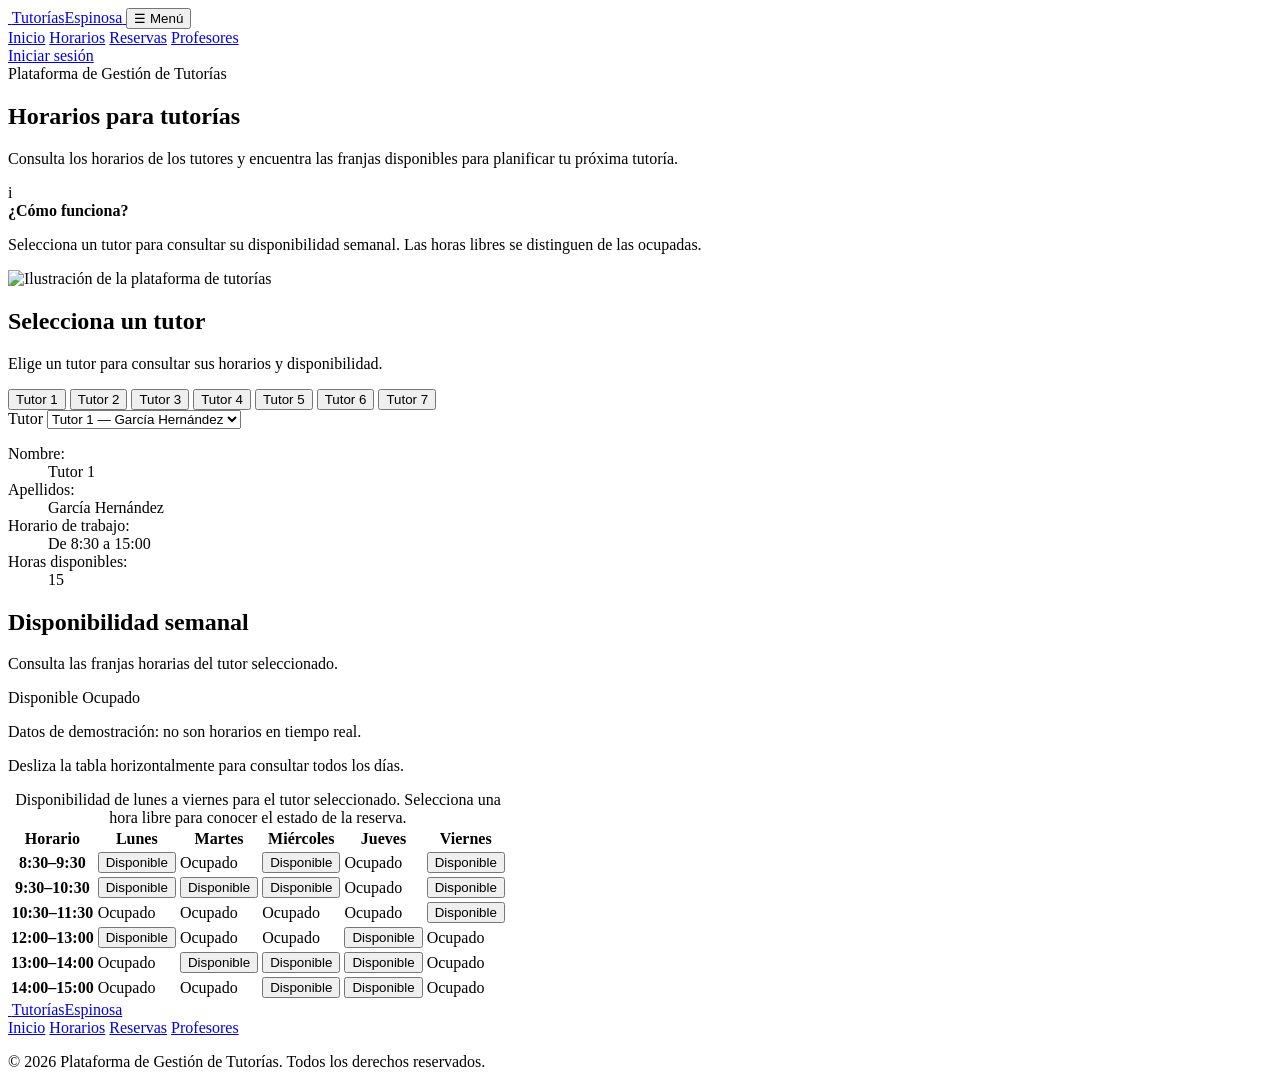
==== frontend/horarios.html @ ad5e9aff "[#43] Crear estructura HTML de la página de horarios" ====
<!DOCTYPE html>
<html lang="es">
<head>
    <meta charset="UTF-8">
    <meta name="viewport" content="width=device-width, initial-scale=1.0">
    <meta name="description" content="Consulta las franjas horarias disponibles de los tutores de la Plataforma de Gestión de Tutorías.">
    <title>Horarios de tutorías - TutoríasEspinosa</title>
    <!-- Primero los estilos compartidos; después, los exclusivos de esta página. -->
    <link rel="stylesheet" href="./css/style.css">
    <link rel="stylesheet" href="./css/navegacion.css">
    <link rel="stylesheet" href="./css/horarios.css">
</head>
<body>
    <!-- Cabecera coherente con index.html y login.html de la rama test. -->
    <header class="cabecera">
        <div class="contenedor navegacion">
            <a class="logo" href="./index.html" aria-label="Volver a la página principal">
                <span class="icono-logo"><img src="./imagenes/logo-tutorias.png" width="50" alt=""></span>
                <span>Tutorías<span class="azul">Espinosa</span></span>
            </a>

            <!-- main.js gestiona el menú móvil; no duplicamos esta lógica. -->
            <button
                id="boton-menu"
                class="menu-toggle"
                type="button"
                aria-controls="menu-principal"
                aria-expanded="false"
                aria-label="Abrir menú de navegación"
            >
                <span class="menu-toggle__icono" aria-hidden="true">&#9776;</span>
                <span>Menú</span>
            </button>

            <nav class="menu" id="menu-principal" aria-label="Navegación principal">
                <a href="./index.html">Inicio</a>
                <a class="activo" href="./horarios.html" aria-current="page">Horarios</a>
                <a href="./login.html" data-proximo="reservas">Reservas</a>
                <a href="./login.html" data-proximo="profesores">Profesores</a>
            </nav>
            <div class="botones-cabecera">
                <a class="boton boton-claro" href="./login.html">Iniciar sesión</a>
            </div>
        </div>
    </header>

    <main class="horarios-main" id="contenido-principal">
        <div class="contenedor">
            <!-- 1. Presentación: misma retícula de dos columnas que el Index. -->
            <section class="horarios-hero" aria-labelledby="horarios-titulo">
                <div class="horarios-hero__texto">
                    <span class="etiqueta">Plataforma de Gestión de Tutorías</span>
                    <h1 id="horarios-titulo">Horarios para tutorías</h1>
                    <p>
                        Consulta los horarios de los tutores y encuentra las franjas
                        disponibles para planificar tu próxima tutoría.
                    </p>
                    <div class="horarios-ayuda">
                        <span class="horarios-ayuda__icono" aria-hidden="true">i</span>
                        <div>
                            <strong>¿Cómo funciona?</strong>
                            <p>Selecciona un tutor para consultar su disponibilidad semanal. Las horas libres se distinguen de las ocupadas.</p>
                        </div>
                    </div>
                </div>
                <div class="horarios-hero__imagen">
                    <img src="./imagenes/ilustracion-inicio.png" alt="Ilustración de la plataforma de tutorías">
                </div>
            </section>

            <!-- 2. Selector de tutor: botones en escritorio y select accesible en móvil. -->
            <section class="horarios-seccion horarios-selector" aria-labelledby="horarios-selector-titulo">
                <h2 id="horarios-selector-titulo">Selecciona un tutor</h2>
                <p>Elige un tutor para consultar sus horarios y disponibilidad.</p>
                <div class="horarios-lista-tutores" role="group" aria-label="Tutores disponibles">
                    <button class="horarios-tutor is-selected" type="button" data-tutor="1" aria-pressed="true">Tutor 1</button>
                    <button class="horarios-tutor" type="button" data-tutor="2" aria-pressed="false">Tutor 2</button>
                    <button class="horarios-tutor" type="button" data-tutor="3" aria-pressed="false">Tutor 3</button>
                    <button class="horarios-tutor" type="button" data-tutor="4" aria-pressed="false">Tutor 4</button>
                    <button class="horarios-tutor" type="button" data-tutor="5" aria-pressed="false">Tutor 5</button>
                    <button class="horarios-tutor" type="button" data-tutor="6" aria-pressed="false">Tutor 6</button>
                    <button class="horarios-tutor" type="button" data-tutor="7" aria-pressed="false">Tutor 7</button>
                </div>
                <label class="horarios-selector-movil" for="horarios-elegir-tutor">Tutor</label>
                <select class="horarios-select" id="horarios-elegir-tutor">
                    <option value="1">Tutor 1 — García Hernández</option>
                    <option value="2">Tutor 2 — López Martín</option>
                    <option value="3">Tutor 3 — Ruiz Pérez</option>
                    <option value="4">Tutor 4 — Gómez Navarro</option>
                    <option value="5">Tutor 5 — Morales Ortega</option>
                    <option value="6">Tutor 6 — Sánchez Romero</option>
                    <option value="7">Tutor 7 — Díaz Fernández</option>
                </select>
            </section>

            <!-- 3. Ficha de demostración, actualizada al cambiar de tutor. -->
            <section class="horarios-seccion horarios-ficha" aria-label="Información del tutor seleccionado">
                <span class="horarios-avatar" aria-hidden="true"></span>
                <dl class="horarios-ficha__datos">
                    <div><dt>Nombre:</dt><dd id="horarios-nombre">Tutor 1</dd></div>
                    <div><dt>Apellidos:</dt><dd id="horarios-apellidos">García Hernández</dd></div>
                    <div><dt>Horario de trabajo:</dt><dd>De 8:30 a 15:00</dd></div>
                    <div><dt>Horas disponibles:</dt><dd id="horarios-disponibles">15</dd></div>
                </dl>
            </section>

            <!-- 4. Disponibilidad por días. El contenido parte de un ejemplo estático;
                 horarios.js lo mantiene actualizado si se cambia el tutor. -->
            <section class="horarios-seccion horarios-disponibilidad" aria-labelledby="horarios-tabla-titulo">
                <div class="horarios-disponibilidad__cabecera">
                    <div>
                        <h2 id="horarios-tabla-titulo">Disponibilidad semanal</h2>
                        <p>Consulta las franjas horarias del tutor seleccionado.</p>
                    </div>
                    <div class="horarios-leyenda" aria-label="Leyenda de estados">
                        <span><span class="horarios-punto horarios-punto--libre" aria-hidden="true"></span> Disponible</span>
                        <span><span class="horarios-punto horarios-punto--ocupado" aria-hidden="true"></span> Ocupado</span>
                    </div>
                </div>
                <p class="horarios-demostracion">Datos de demostración: no son horarios en tiempo real.</p>
                <p class="horarios-deslizar" id="horarios-deslizar">Desliza la tabla horizontalmente para consultar todos los días.</p>
                <div class="horarios-tabla-scroll" role="region" tabindex="0" aria-label="Tabla de horarios semanales; desplazamiento horizontal disponible" aria-describedby="horarios-deslizar">
                    <table class="horarios-tabla">
                        <caption class="horarios-sr-only">Disponibilidad de lunes a viernes para el tutor seleccionado. Selecciona una hora libre para conocer el estado de la reserva.</caption>
                        <thead>
                            <tr><th scope="col">Horario</th><th scope="col">Lunes</th><th scope="col">Martes</th><th scope="col">Miércoles</th><th scope="col">Jueves</th><th scope="col">Viernes</th></tr>
                        </thead>
                        <tbody id="horarios-cuerpo">
                            <tr><th scope="row">8:30–9:30</th><td><button type="button" class="horarios-hora horarios-hora--libre" data-dia="Lunes" data-hora="8:30–9:30">Disponible</button></td><td><span class="horarios-hora horarios-hora--ocupada">Ocupado</span></td><td><button type="button" class="horarios-hora horarios-hora--libre" data-dia="Miércoles" data-hora="8:30–9:30">Disponible</button></td><td><span class="horarios-hora horarios-hora--ocupada">Ocupado</span></td><td><button type="button" class="horarios-hora horarios-hora--libre" data-dia="Viernes" data-hora="8:30–9:30">Disponible</button></td></tr>
                            <tr><th scope="row">9:30–10:30</th><td><button type="button" class="horarios-hora horarios-hora--libre" data-dia="Lunes" data-hora="9:30–10:30">Disponible</button></td><td><button type="button" class="horarios-hora horarios-hora--libre" data-dia="Martes" data-hora="9:30–10:30">Disponible</button></td><td><button type="button" class="horarios-hora horarios-hora--libre" data-dia="Miércoles" data-hora="9:30–10:30">Disponible</button></td><td><span class="horarios-hora horarios-hora--ocupada">Ocupado</span></td><td><button type="button" class="horarios-hora horarios-hora--libre" data-dia="Viernes" data-hora="9:30–10:30">Disponible</button></td></tr>
                            <tr><th scope="row">10:30–11:30</th><td><span class="horarios-hora horarios-hora--ocupada">Ocupado</span></td><td><span class="horarios-hora horarios-hora--ocupada">Ocupado</span></td><td><span class="horarios-hora horarios-hora--ocupada">Ocupado</span></td><td><span class="horarios-hora horarios-hora--ocupada">Ocupado</span></td><td><button type="button" class="horarios-hora horarios-hora--libre" data-dia="Viernes" data-hora="10:30–11:30">Disponible</button></td></tr>
                            <tr><th scope="row">12:00–13:00</th><td><button type="button" class="horarios-hora horarios-hora--libre" data-dia="Lunes" data-hora="12:00–13:00">Disponible</button></td><td><span class="horarios-hora horarios-hora--ocupada">Ocupado</span></td><td><span class="horarios-hora horarios-hora--ocupada">Ocupado</span></td><td><button type="button" class="horarios-hora horarios-hora--libre" data-dia="Jueves" data-hora="12:00–13:00">Disponible</button></td><td><span class="horarios-hora horarios-hora--ocupada">Ocupado</span></td></tr>
                            <tr><th scope="row">13:00–14:00</th><td><span class="horarios-hora horarios-hora--ocupada">Ocupado</span></td><td><button type="button" class="horarios-hora horarios-hora--libre" data-dia="Martes" data-hora="13:00–14:00">Disponible</button></td><td><button type="button" class="horarios-hora horarios-hora--libre" data-dia="Miércoles" data-hora="13:00–14:00">Disponible</button></td><td><button type="button" class="horarios-hora horarios-hora--libre" data-dia="Jueves" data-hora="13:00–14:00">Disponible</button></td><td><span class="horarios-hora horarios-hora--ocupada">Ocupado</span></td></tr>
                            <tr><th scope="row">14:00–15:00</th><td><span class="horarios-hora horarios-hora--ocupada">Ocupado</span></td><td><span class="horarios-hora horarios-hora--ocupada">Ocupado</span></td><td><button type="button" class="horarios-hora horarios-hora--libre" data-dia="Miércoles" data-hora="14:00–15:00">Disponible</button></td><td><button type="button" class="horarios-hora horarios-hora--libre" data-dia="Jueves" data-hora="14:00–15:00">Disponible</button></td><td><span class="horarios-hora horarios-hora--ocupada">Ocupado</span></td></tr>
                        </tbody>
                    </table>
                </div>
                <p id="horarios-estado" class="horarios-estado" role="status" aria-live="polite" hidden></p>
            </section>
        </div>
    </main>

    <!-- Pie idéntico en estructura al existente en las otras dos páginas. -->
    <footer class="pie">
        <div class="contenedor pie-contenido">
            <a class="logo logo-pie" href="./index.html" aria-label="Volver al inicio">
                <span class="icono-logo"><img src="./imagenes/logo-tutorias.png" width="50" alt=""></span>
                <span>TutoríasEspinosa</span>
            </a>
            <nav class="enlaces-pie" aria-label="Navegación del pie">
                <a href="./index.html">Inicio</a>
                <a href="./horarios.html" aria-current="page">Horarios</a>
                <a href="./login.html" data-proximo="reservas">Reservas</a>
                <a href="./login.html" data-proximo="profesores">Profesores</a>
            </nav>
            <p>© 2026 Plataforma de Gestión de Tutorías. Todos los derechos reservados.</p>
        </div>
    </footer>

    <!-- Componente existente de notificaciones, utilizado por main.js. -->
    <div id="aviso-navegacion" class="aviso-navegacion" role="status" aria-live="polite" hidden>
        <p class="aviso-navegacion__texto"></p>
        <button type="button" class="aviso-navegacion__cerrar" aria-label="Cerrar aviso">&times;</button>
    </div>
    <script src="./js/main.js" defer></script>
    <script src="./js/horarios.js" defer></script>
</body>
</html>
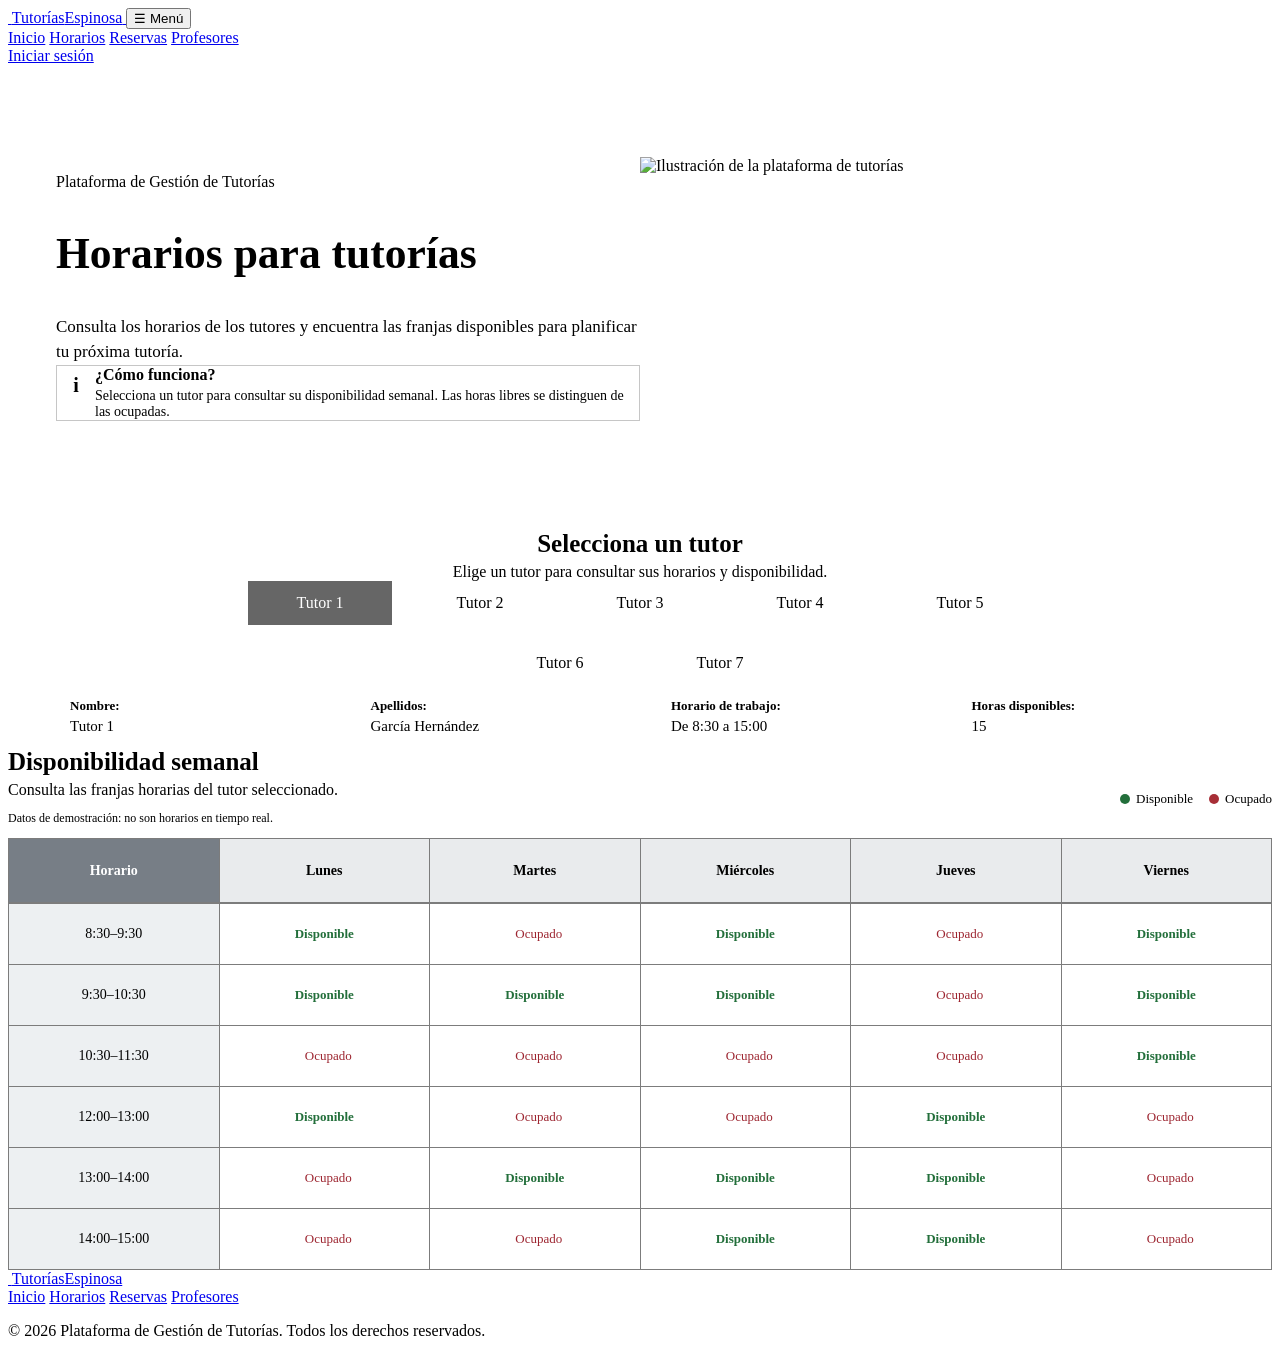
==== commit de057d17: "[#45] Actualizar comentario de cabecera en Horarios Se actualiza el comentario de documentación de l" ====
--- a/frontend/horarios.html
+++ b/frontend/horarios.html
@@ -11,7 +11,7 @@
     <link rel="stylesheet" href="./css/horarios.css">
 </head>
 <body>
-    <!-- Cabecera coherente con index.html y login.html de la rama test. -->
+    <!-- Cabecera visualmente coherente con index.html y login.html. -->
     <header class="cabecera">
         <div class="contenedor navegacion">
             <a class="logo" href="./index.html" aria-label="Volver a la página principal">
--- a/frontend/css/horarios.css
+++ b/frontend/css/horarios.css
@@ -0,0 +1,285 @@
+/*
+ * Página de horarios y disponibilidad de tutorías.
+ * Diseño de referencia: wireframes de escritorio (1440 px), tablet (1024 px)
+ * y móvil (390 px). Exclusivamente estilos de esta página.
+ * Se reutilizan las variables, la cabecera, el footer y los botones de style.css.
+ */
+.horarios-main { padding: var(--espacio-4) 0 var(--espacio-6); }
+
+/* Hero: retícula de dos columnas y separación de 48 px en escritorio. */
+.horarios-hero {
+    display: grid;
+    grid-template-columns: repeat(2, minmax(0, 1fr));
+    align-items: center;
+    gap: var(--espacio-6);
+    min-height: 400px;
+    padding: 32px 48px;
+    border: 1px solid var(--color-borde);
+    border-radius: var(--radio-tarjeta);
+    background: var(--color-fondo);
+}
+.horarios-hero__texto { min-width: 0; }
+.horarios-hero__texto h1 { font-size: clamp(30px, 3.4vw, 45px); }
+.horarios-hero__texto > p {
+    margin: 0 0 var(--espacio-4);
+    color: var(--color-secundario);
+    font-size: 17px;
+    line-height: 1.5;
+}
+.horarios-ayuda {
+    display: flex;
+    gap: var(--espacio-3);
+    align-items: flex-start;
+    padding: var(--espacio-3);
+    border: 1px solid #c6c6c6;
+    border-radius: var(--radio);
+    background: var(--color-suave);
+}
+.horarios-ayuda__icono {
+    display: inline-flex;
+    width: 38px;
+    height: 38px;
+    flex: 0 0 38px;
+    justify-content: center;
+    align-items: center;
+    border: 2px solid var(--color-borde);
+    border-radius: 50%;
+    font-size: 20px;
+    font-weight: 700;
+    line-height: 1;
+}
+.horarios-ayuda strong { display: block; margin-bottom: 4px; }
+.horarios-ayuda p { margin: 0; color: var(--color-secundario); font-size: 14px; }
+.horarios-hero__imagen {
+    display: flex;
+    min-width: 0;
+    height: 280px;
+    align-items: center;
+    justify-content: center;
+    overflow: hidden;
+    border: 1px solid var(--color-borde);
+    border-radius: var(--radio);
+    background: var(--color-suave);
+}
+.horarios-hero__imagen img { width: 100%; height: 100%; object-fit: contain; }
+
+/* Cada bloque de esta página mantiene su CSS aislado. */
+.horarios-seccion {
+    margin-top: var(--espacio-4);
+    padding: var(--espacio-4);
+    border: 1px solid var(--color-borde);
+    border-radius: var(--radio-tarjeta);
+    background: #fff;
+}
+.horarios-seccion h2 { margin: 0 0 4px; font-size: 25px; line-height: 1.2; }
+.horarios-seccion p { margin-top: 0; color: var(--color-secundario); }
+.horarios-selector { text-align: center; }
+.horarios-selector > p { margin-bottom: var(--espacio-3); }
+.horarios-lista-tutores {
+    display: flex;
+    flex-wrap: wrap;
+    justify-content: center;
+    gap: 16px;
+    max-width: 850px;
+    margin-inline: auto;
+}
+.horarios-tutor {
+    min-height: 44px;
+    flex: 0 1 144px;
+    padding: 8px 16px;
+    border: 1px solid var(--color-borde);
+    border-radius: var(--radio);
+    background: #fff;
+    color: var(--color-texto);
+    font: inherit;
+    cursor: pointer;
+}
+.horarios-tutor:hover { background: var(--color-suave); }
+.horarios-tutor.is-selected { background: #666; color: #fff; }
+.horarios-selector-movil, .horarios-select { display: none; }
+
+/* Ficha del tutor en cuatro grupos independientes. */
+.horarios-ficha { display: flex; align-items: center; gap: var(--espacio-4); }
+.horarios-avatar {
+    width: 62px;
+    height: 62px;
+    flex: 0 0 62px;
+    display: block;
+    position: relative;
+    border: 1px solid var(--color-borde);
+    border-radius: 50%;
+    background: var(--color-suave);
+}
+.horarios-avatar::before {
+    content: '';
+    position: absolute;
+    top: 10px;
+    left: 50%;
+    width: 18px;
+    height: 18px;
+    transform: translateX(-50%);
+    border: 2px solid var(--color-borde);
+    border-radius: 50%;
+}
+.horarios-avatar::after {
+    content: '';
+    position: absolute;
+    bottom: 10px;
+    left: 50%;
+    width: 33px;
+    height: 19px;
+    transform: translateX(-50%);
+    border: 2px solid var(--color-borde);
+    border-radius: 50% 50% 8px 8px;
+}
+.horarios-ficha__datos {
+    width: 100%;
+    display: grid;
+    grid-template-columns: repeat(4, minmax(0, 1fr));
+    gap: var(--espacio-3);
+    margin: 0;
+}
+.horarios-ficha__datos > div { min-width: 0; }
+.horarios-ficha__datos dt { font-size: 13px; font-weight: 700; }
+.horarios-ficha__datos dd { margin: 4px 0 0; font-size: 15px; overflow-wrap: anywhere; }
+
+/* Horario accesible: día en cabecera y tramo como cabecera de fila. */
+.horarios-disponibilidad__cabecera {
+    display: flex;
+    justify-content: space-between;
+    align-items: flex-end;
+    gap: var(--espacio-3);
+}
+.horarios-disponibilidad__cabecera p { margin-bottom: 8px; }
+.horarios-leyenda { display: flex; flex-wrap: wrap; gap: 16px; font-size: 13px; }
+.horarios-leyenda > span { display: inline-flex; align-items: center; gap: 6px; }
+.horarios-punto { width: 10px; height: 10px; border-radius: 50%; }
+.horarios-punto--libre { background: #236f3b; }
+.horarios-punto--ocupado { background: #a72e36; }
+.horarios-disponibilidad .horarios-demostracion {
+    margin: 4px 0 12px;
+    color: var(--color-secundario);
+    font-size: 12px;
+}
+.horarios-sr-only {
+    position: absolute;
+    width: 1px;
+    height: 1px;
+    padding: 0;
+    margin: -1px;
+    overflow: hidden;
+    clip: rect(0, 0, 0, 0);
+    white-space: nowrap;
+    border: 0;
+}
+.horarios-deslizar { display: none; }
+.horarios-tabla-scroll { width: 100%; max-width: 100%; overflow-x: auto; }
+.horarios-tabla {
+    width: 100%;
+    border-collapse: collapse;
+    table-layout: fixed;
+    text-align: center;
+    font-size: 14px;
+}
+.horarios-tabla th, .horarios-tabla td {
+    height: 47px;
+    padding: 0;
+    border: 1px solid #7c7c7c;
+    vertical-align: middle;
+}
+.horarios-tabla thead th { padding: 8px; background: #e9ebed; font-weight: 700; }
+.horarios-tabla thead th:first-child { background: #777e86; color: #fff; }
+.horarios-tabla tbody th { padding: 6px; background: #edf0f2; font-weight: 400; white-space: nowrap; }
+.horarios-hora {
+    display: flex;
+    align-items: center;
+    justify-content: center;
+    width: 100%;
+    min-height: 46px;
+    padding: 7px 4px;
+    border: 0;
+    background: transparent;
+    font: inherit;
+    font-size: 13px;
+    line-height: 1.2;
+}
+.horarios-hora--libre { color: #236f3b; font-weight: 700; cursor: pointer; }
+.horarios-hora--libre:hover { background: #edf8ef; text-decoration: underline; }
+.horarios-hora--ocupada { color: #9d2631; }
+.horarios-hora--libre:focus-visible,
+.horarios-tutor:focus-visible,
+.horarios-select:focus-visible,
+.horarios-tabla-scroll:focus-visible {
+    outline: 3px solid #555;
+    outline-offset: 2px;
+}
+.horarios-estado {
+    margin: var(--espacio-3) 0 0 !important;
+    padding: 12px 16px;
+    border: 1px solid #777;
+    border-radius: var(--radio);
+    background: var(--color-suave);
+    color: var(--color-texto) !important;
+    font-size: 14px;
+}
+.horarios-estado[hidden] { display: none; }
+
+/* Tablet (<=1050 px): compactar márgenes, conservar la tabla legible. */
+@media (max-width: 1050px) {
+    .horarios-hero { min-height: 280px; gap: 32px; padding: 24px 32px; }
+    .horarios-hero__texto h1 { font-size: clamp(28px, 3.5vw, 40px); }
+    .horarios-hero__texto > p { font-size: 15px; }
+    .horarios-hero__imagen { height: 230px; }
+    .horarios-seccion { padding: 20px; }
+    .horarios-ficha__datos { grid-template-columns: repeat(2, minmax(0, 1fr)); row-gap: 8px; }
+    .horarios-tabla { font-size: 13px; }
+    .horarios-hora { font-size: 12px; }
+}
+
+@media (max-width: 860px) and (min-width: 701px) {
+    .horarios-hero { gap: 24px; padding: 24px; }
+    .horarios-hero__imagen { height: 210px; }
+    .horarios-disponibilidad__cabecera { align-items: flex-start; flex-direction: column; }
+}
+
+/* Móvil: alineado con los breakpoints de navegacion.css y style.css. */
+@media (max-width: 700px) {
+    .horarios-main { padding: 16px 0 24px; }
+    .horarios-hero { display: flex; flex-direction: column; gap: 16px; min-height: 0; padding: 16px; }
+    .horarios-hero__texto h1 { font-size: clamp(26px, 8.2vw, 34px); }
+    .horarios-hero__texto > p { margin-bottom: 12px; font-size: 14px; }
+    .horarios-ayuda { padding: 12px; }
+    .horarios-ayuda__icono { width: 30px; height: 30px; flex-basis: 30px; font-size: 17px; }
+    .horarios-ayuda p { font-size: 12px; }
+    .horarios-hero__imagen { width: 100%; height: 160px; }
+    .horarios-seccion { margin-top: 16px; padding: 16px; }
+    .horarios-seccion h2 { font-size: 21px; }
+    .horarios-selector { text-align: left; }
+    .horarios-lista-tutores { display: none; }
+    .horarios-selector-movil { display: block; margin: 12px 0 6px; font-size: 13px; font-weight: 700; }
+    .horarios-select {
+        display: block;
+        width: 100%;
+        min-height: 44px;
+        padding: 8px 12px;
+        border: 1px solid var(--color-borde);
+        border-radius: var(--radio);
+        background: #fff;
+        color: var(--color-texto);
+        font: inherit;
+        font-size: 14px;
+    }
+    .horarios-ficha { gap: 12px; align-items: flex-start; }
+    .horarios-avatar { width: 52px; height: 52px; flex-basis: 52px; font-size: 40px; }
+    .horarios-ficha__datos { grid-template-columns: 1fr; gap: 8px; }
+    .horarios-ficha__datos dt, .horarios-ficha__datos dd { display: inline; font-size: 13px; }
+    .horarios-ficha__datos dd { margin-left: 5px; }
+    .horarios-disponibilidad__cabecera { align-items: flex-start; flex-direction: column; }
+    .horarios-deslizar { display: block; margin: 0 0 8px; font-size: 12px; }
+    .horarios-tabla { min-width: 670px; }
+    .horarios-tabla-scroll { overscroll-behavior-inline: contain; }
+}
+
+@media (prefers-reduced-motion: reduce) {
+    .horarios-hora, .horarios-tutor { transition: none; }
+}
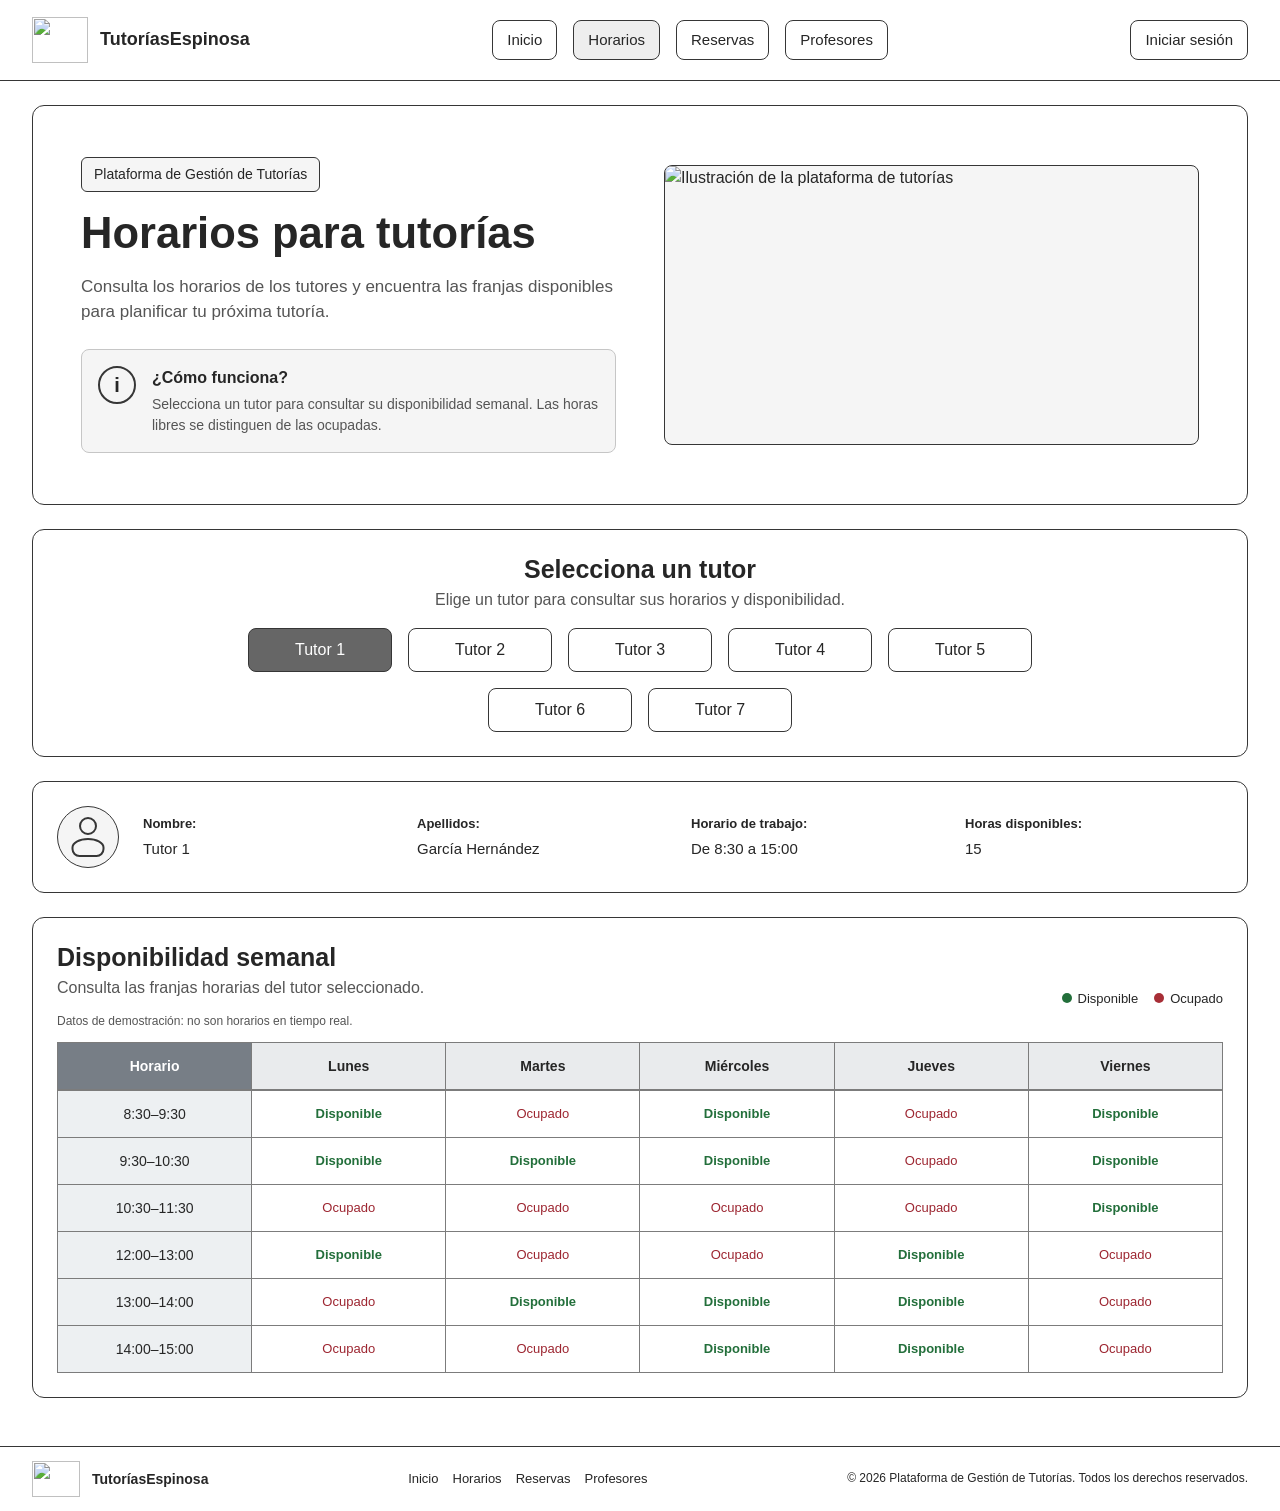
==== commit 15f9d8ec: "[#51] Enlazar el resto de páginas con reservas" ====
--- a/frontend/horarios.html
+++ b/frontend/horarios.html
@@ -35,7 +35,7 @@
             <nav class="menu" id="menu-principal" aria-label="Navegación principal">
                 <a href="./index.html">Inicio</a>
                 <a class="activo" href="./horarios.html" aria-current="page">Horarios</a>
-                <a href="./login.html" data-proximo="reservas">Reservas</a>
+                <a href="./reservas.html" data-proximo="reservas">Reservas</a>
                 <a href="./login.html" data-proximo="profesores">Profesores</a>
             </nav>
             <div class="botones-cabecera">
@@ -150,7 +150,7 @@
             <nav class="enlaces-pie" aria-label="Navegación del pie">
                 <a href="./index.html">Inicio</a>
                 <a href="./horarios.html" aria-current="page">Horarios</a>
-                <a href="./login.html" data-proximo="reservas">Reservas</a>
+                <a href="./reservas.html" data-proximo="reservas">Reservas</a>
                 <a href="./login.html" data-proximo="profesores">Profesores</a>
             </nav>
             <p>© 2026 Plataforma de Gestión de Tutorías. Todos los derechos reservados.</p>
--- a/frontend/css/style.css
+++ b/frontend/css/style.css
@@ -0,0 +1,371 @@
+/*
+ * Plataforma Web de Gestión de Tutorías
+ * Tarea #14 - Adaptación visual de la página principal.
+ * Referencia: docs/wireframes/pagina-principal (Desktop / Tablet / Mobile + Specs).
+ * Estilos base y compartidos por Index, Login y Horarios.
+ * Los estilos de navegación se complementan con navegacion.css.
+ */
+
+:root {
+  --color-texto: #262626;
+  --color-secundario: #555555;
+  --color-borde: #363636;
+  --color-fondo: #ffffff;
+  --color-suave: #f5f5f5;
+  --color-primario: #505050;
+  --color-primario-hover: #363636;
+  --radio: 8px;
+  --radio-tarjeta: 12px;
+  --espacio-1: 8px;
+  --espacio-2: 12px;
+  --espacio-3: 16px;
+  --espacio-4: 24px;
+  --espacio-5: 32px;
+  --espacio-6: 48px;
+  --ancho-maximo: 1280px;
+}
+
+/* 01. Base del documento */
+*, *::before, *::after { box-sizing: border-box; }
+html { scroll-behavior: smooth; }
+body {
+  margin: 0;
+  min-height: 100vh;
+  display: flex;
+  flex-direction: column;
+  font-family: "Trebuchet MS", Arial, Helvetica, sans-serif;
+  font-size: 16px;
+  line-height: 1.5;
+  color: var(--color-texto);
+  background: var(--color-fondo);
+}
+img { display: block; max-width: 100%; }
+a { color: inherit; text-decoration: none; }
+a:focus-visible {
+  outline: 3px solid #555;
+  outline-offset: 3px;
+}
+.contenedor {
+  width: calc(100% - 64px);
+  max-width: var(--ancho-maximo);
+  margin-inline: auto;
+}
+main { flex: 1; min-width: 0; }
+
+/* 02. Cabecera y menu - desktop: 80px; Flexbox */
+.cabecera {
+  background: #fff;
+  border-bottom: 1px solid var(--color-borde);
+}
+.navegacion {
+  min-height: 80px;
+  display: flex;
+  align-items: center;
+  justify-content: space-between;
+  gap: var(--espacio-4);
+}
+.logo {
+  display: inline-flex;
+  align-items: center;
+  gap: var(--espacio-2);
+  font-size: 18px;
+  line-height: 1.2;
+  font-weight: 700;
+  flex-shrink: 0;
+}
+.icono-logo { display: inline-flex; flex-shrink: 0; }
+.icono-logo img { width: 56px; height: 46px; object-fit: contain; }
+.azul { color: inherit; } /* Color original no se usa en el wireframe monocromo. */
+.menu, .botones-cabecera {
+  display: flex;
+  align-items: center;
+  gap: var(--espacio-3);
+}
+.menu { justify-content: center; }
+.menu a,
+.boton {
+  display: inline-flex;
+  align-items: center;
+  justify-content: center;
+  min-height: 40px;
+  padding: 8px 14px;
+  border: 1px solid var(--color-borde);
+  border-radius: var(--radio);
+  background: #fff;
+  color: var(--color-texto);
+  font: inherit;
+  font-size: 15px;
+  line-height: 1.2;
+  text-align: center;
+  transition: background-color .15s ease, color .15s ease;
+}
+.menu a:hover,
+.menu a.activo,
+.boton-claro:hover { background: #eeeeee; }
+.boton-azul { background: var(--color-primario); color: #fff; }
+.boton-azul:hover { background: var(--color-primario-hover); }
+.botones-cabecera { flex-shrink: 0; }
+
+/* 03. Hero - Grid 1fr 1fr / gap 48px */
+.fondo {
+  /* Sin imagen de fondo: el wireframe emplea una tarjeta blanca. */
+  padding: var(--espacio-4) 0 0;
+  background: #fff;
+}
+.tarjeta-centro {
+  min-height: 400px;
+  display: grid;
+  grid-template-columns: minmax(0, 1fr) minmax(0, 1fr);
+  align-items: center;
+  gap: var(--espacio-6);
+  padding: 32px 48px;
+  border: 1px solid var(--color-borde);
+  border-radius: var(--radio-tarjeta);
+  background: #fff;
+  box-shadow: none;
+}
+.tarjeta-centro-texto { min-width: 0; }
+.etiqueta {
+  display: inline-block;
+  max-width: 100%;
+  margin-bottom: var(--espacio-3);
+  padding: 7px 12px;
+  border: 1px solid var(--color-borde);
+  border-radius: 6px;
+  background: var(--color-suave);
+  font-size: 14px;
+  line-height: 1.3;
+}
+h1 {
+  margin: 0 0 16px;
+  font-size: clamp(36px, 3.6vw, 52px);
+  font-weight: 700;
+  line-height: 1.15;
+}
+.tarjeta-centro-texto p {
+  max-width: 570px;
+  margin: 0 0 var(--espacio-4);
+  font-size: 17px;
+  color: var(--color-secundario);
+  line-height: 1.5;
+}
+.tarjeta-centro-botones {
+  display: flex;
+  flex-wrap: wrap;
+  gap: var(--espacio-3);
+}
+.tarjeta-centro-botones .boton {
+  min-height: 48px;
+  min-width: 180px;
+  padding: 10px 18px;
+}
+.tarjeta-centro-imagen {
+  width: 100%;
+  min-width: 0;
+  height: 280px;
+  display: flex;
+  align-items: center;
+  justify-content: center;
+  overflow: hidden;
+  border: 1px solid var(--color-borde);
+  border-radius: var(--radio);
+  background: #f7f7f7;
+}
+.imagenIndex { width: 100%; height: 100%; object-fit: contain; }
+
+/* 04. Funcionalidades - Grid 4 columnas / gap 24px */
+.funciones { padding-block: 24px 48px; }
+.titulo-seccion { text-align: center; margin-bottom: var(--espacio-5); }
+.titulo-seccion h2 { margin: 0 0 8px; font-size: 30px; line-height: 1.2; }
+.titulo-seccion p { margin: 0; font-size: 16px; color: var(--color-secundario); }
+.tarjetas {
+  display: grid;
+  grid-template-columns: repeat(4, minmax(0, 1fr));
+  gap: var(--espacio-4);
+}
+.tarjeta {
+  display: flex;
+  flex-direction: column;
+  align-items: center;
+  min-width: 0;
+  min-height: 240px;
+  padding: var(--espacio-3);
+  border: 1px solid var(--color-borde);
+  border-radius: var(--radio);
+  text-align: center;
+  background: #fff;
+}
+.tarjeta-azul, .tarjeta-verde, .tarjeta-morada, .tarjeta-naranja { background: #fff; }
+.icono {
+  width: 56px;
+  height: 56px;
+  flex: 0 0 56px;
+  margin-bottom: var(--espacio-3);
+  display: flex;
+  align-items: center;
+  justify-content: center;
+  border: 1px solid var(--color-borde);
+  border-radius: 50%;
+  background: var(--color-suave);
+}
+.icono-azul, .icono-verde, .icono-morado, .icono-naranja { background: var(--color-suave); }
+.icono img { max-width: 78%; max-height: 78%; object-fit: contain; }
+/* Tamano de los iconos de las tarjetas, definido en CSS. */
+.icono-imagen-70 { width: 70%; height: 70%; }
+.icono-imagen-80 { width: 80%; height: 80%; }
+.tarjeta h3 { margin: 0 0 6px; font-size: 17px; line-height: 1.25; }
+.tarjeta p {
+  margin: 0 0 var(--espacio-3);
+  font-size: 14px;
+  line-height: 1.4;
+  color: var(--color-secundario);
+}
+.tarjeta > a {
+  display: inline-flex;
+  min-height: 36px;
+  min-width: 160px;
+  max-width: 100%;
+  margin-top: auto;
+  padding: 7px 12px;
+  align-items: center;
+  justify-content: center;
+  border: 1px solid var(--color-borde);
+  border-radius: 6px;
+  background: var(--color-suave);
+  font-size: 14px;
+  line-height: 1.2;
+}
+.tarjeta > a:hover { background: #e5e5e5; }
+
+/* 05. Pie - Flexbox / altura minima 64px */
+.pie { margin-top: auto; border-top: 1px solid var(--color-borde); background: #fff; }
+.pie-contenido {
+  min-height: 64px;
+  display: flex;
+  align-items: center;
+  justify-content: space-between;
+  gap: 16px;
+}
+.logo-pie { font-size: 14px; }
+.logo-pie .icono-logo img { width: 48px; height: 36px; }
+.enlaces-pie { display: flex; flex-wrap: wrap; justify-content: center; gap: 10px; }
+.enlaces-pie a { padding: 4px 2px; font-size: 13px; }
+.enlaces-pie a:hover { text-decoration: underline; }
+.pie p { margin: 0; font-size: 12px; line-height: 1.3; text-align: right; }
+
+/* 06. Tablet: 701px - 1050px (referencia 1024px, contenedor 960px) */
+@media (max-width: 1050px) {
+  .navegacion { min-height: 64px; gap: 12px; }
+  .logo { font-size: 15px; }
+  .icono-logo img { width: 50px; height: 40px; }
+  .menu, .botones-cabecera { gap: 8px; }
+  .menu a, .botones-cabecera .boton { padding-inline: 10px; font-size: 13px; }
+  .tarjeta-centro { min-height: 400px; padding: 24px 32px; gap: 32px; }
+  .tarjeta-centro-imagen { height: 320px; }
+  h1 { font-size: 40px; }
+  .tarjeta-centro-texto p { font-size: 16px; }
+  .tarjeta-centro-botones .boton { min-width: 0; flex: 1 1 140px; }
+  .funciones { padding-block: 48px; }
+  .tarjetas { grid-template-columns: repeat(2, minmax(0, 1fr)); }
+  .tarjeta {
+    min-height: 140px;
+    display: grid;
+    grid-template-columns: 64px minmax(0, 1fr);
+    grid-template-rows: auto auto auto;
+    column-gap: 16px;
+    align-content: center;
+    align-items: start;
+    padding: 16px 20px;
+    text-align: left;
+  }
+  .tarjeta .icono { grid-column: 1; grid-row: 1 / span 3; margin: 0; }
+  .tarjeta h3, .tarjeta p, .tarjeta > a { grid-column: 2; }
+  .tarjeta h3 { grid-row: 1; font-size: 16px; }
+  .tarjeta p { grid-row: 2; font-size: 13px; margin-bottom: 6px; }
+  .tarjeta > a { grid-row: 3; min-width: 0; width: min(100%, 220px); min-height: 30px; margin-top: 0; }
+  .logo-pie { font-size: 12px; }
+  .enlaces-pie a { font-size: 12px; }
+  .pie p { font-size: 11px; }
+}
+
+/* 07. Ajuste intermedio para que la cabecera no se solape */
+@media (max-width: 860px) and (min-width: 701px) {
+  .navegacion { flex-wrap: wrap; padding-block: 12px; }
+  .menu { order: 3; width: 100%; }
+  .tarjeta-centro { gap: 24px; padding-inline: 24px; }
+  .tarjeta-centro-imagen { height: 265px; }
+  .pie-contenido { flex-wrap: wrap; justify-content: center; padding-block: 12px; }
+}
+
+/* 08. Movil: <=700px (referencia 390px, margen 16px) */
+@media (max-width: 700px) {
+  .contenedor { width: calc(100% - 32px); }
+  .navegacion {
+    display: flex;
+    flex-direction: column;
+    align-items: stretch;
+    gap: 12px;
+    padding-block: 12px 16px;
+  }
+  .navegacion > .logo { min-height: 48px; align-self: flex-start; font-size: 15px; white-space: normal; }
+  .navegacion > .logo .icono-logo img { width: 48px; height: 40px; }
+  /* Distribución responsive del menú; main.js controla su apertura y cierre. */
+  .menu {
+    order: 0;
+    display: grid;
+    width: 100%;
+    grid-template-columns: repeat(2, minmax(0, 1fr));
+    gap: 12px;
+  }
+  .menu a { min-width: 0; min-height: 40px; padding: 8px; font-size: 14px; }
+  .botones-cabecera { width: 100%; }
+  .botones-cabecera .boton { width: 100%; min-height: 40px; }
+  .fondo { padding-top: 16px; }
+  .tarjeta-centro {
+    min-height: 0;
+    display: flex;
+    flex-direction: column;
+    align-items: stretch;
+    gap: 16px;
+    padding: 16px;
+  }
+  .etiqueta { margin-bottom: 10px; font-size: 12px; }
+  h1 { font-size: clamp(32px, 9vw, 42px); margin-bottom: 12px; }
+  .tarjeta-centro-texto p { font-size: 15px; margin-bottom: 16px; }
+  .tarjeta-centro-botones { flex-direction: column; gap: 12px; }
+  .tarjeta-centro-botones .boton { width: 100%; flex: 0 0 auto; min-height: 48px; }
+  .tarjeta-centro-imagen { height: 160px; }
+  .funciones { padding-block: 24px; }
+  .titulo-seccion { margin-bottom: 20px; }
+  .titulo-seccion h2 { font-size: clamp(23px, 6.6vw, 28px); }
+  .titulo-seccion p { font-size: 13px; }
+  .tarjetas { grid-template-columns: 1fr; gap: 16px; }
+  .tarjeta {
+    grid-template-columns: 64px minmax(0, 1fr);
+    padding: 12px;
+    min-height: 112px;
+    column-gap: 12px;
+  }
+  .tarjeta .icono { width: 56px; height: 56px; }
+  .tarjeta h3 { font-size: 15px; }
+  .tarjeta p { font-size: 13px; }
+  .tarjeta > a { min-height: 28px; font-size: 12px; }
+  .pie-contenido {
+    min-height: 72px;
+    flex-direction: column;
+    align-items: flex-start;
+    justify-content: center;
+    gap: 4px;
+    padding-block: 12px;
+  }
+  .logo-pie { font-size: 12px; }
+  .logo-pie .icono-logo img { width: 40px; height: 30px; }
+  .enlaces-pie { gap: 8px; }
+  .enlaces-pie a { font-size: 11px; }
+  .pie p { align-self: center; width: 100%; text-align: center; font-size: 10px; }
+}
+
+@media (prefers-reduced-motion: reduce) {
+  html { scroll-behavior: auto; }
+  *, *::before, *::after { transition: none !important; }
+}
--- a/frontend/css/navegacion.css
+++ b/frontend/css/navegacion.css
@@ -0,0 +1,94 @@
+/* Tarea #15: estilos de navegación y avisos compartidos, complementarios a style.css. */
+.menu-toggle {
+  display: none;
+  align-items: center;
+  justify-content: center;
+  gap: 8px;
+  min-height: 44px;
+  padding: 8px 14px;
+  background: #fff;
+  border: 1px solid #777;
+  border-radius: 8px;
+  color: inherit;
+  font: inherit;
+  font-weight: 600;
+  cursor: pointer;
+}
+.menu-toggle__icono { font-size: 22px; line-height: 1; }
+.menu-toggle:focus-visible,
+.aviso-navegacion__cerrar:focus-visible {
+  outline: 3px solid #555;
+  outline-offset: 3px;
+}
+
+/* La cabecera del movil presenta el logo, la hamburguesa y el acceso al Login. */
+@media (max-width: 700px) {
+  .navegacion {
+    display: grid;
+    grid-template-columns: minmax(0, 1fr) auto;
+    align-items: center;
+    gap: 12px;
+  }
+  .navegacion > .logo {
+    grid-column: 1;
+    grid-row: 1;
+    min-width: 0;
+    align-self: center;
+  }
+  .menu-toggle {
+    display: inline-flex;
+    grid-column: 2;
+    grid-row: 1;
+    justify-self: end;
+  }
+  .navegacion > .menu {
+    display: none;
+    grid-column: 1 / -1;
+    grid-row: 2;
+    width: 100%;
+  }
+  .navegacion > .menu.is-open {
+    display: grid;
+    grid-template-columns: repeat(2, minmax(0, 1fr));
+  }
+  .navegacion > .botones-cabecera {
+    grid-column: 1 / -1;
+    grid-row: 3;
+    width: 100%;
+  }
+}
+
+/* Toast para destinos pendientes: no simula funcionalidades inexistentes. */
+.aviso-navegacion[hidden] { display: none !important; }
+.aviso-navegacion {
+  position: fixed;
+  inset-inline: 16px;
+  bottom: 20px;
+  z-index: 1000;
+  width: min(440px, calc(100% - 32px));
+  margin-inline: auto;
+  padding: 12px 16px;
+  display: flex;
+  align-items: center;
+  gap: 12px;
+  border: 1px solid #777;
+  border-radius: 10px;
+  color: #202020;
+  background: #fff;
+  box-shadow: 0 8px 28px rgb(0 0 0 / 15%);
+  font-size: 14px;
+}
+.aviso-navegacion__texto { margin: 0; flex: 1; line-height: 1.4; }
+.aviso-navegacion__cerrar {
+  background: transparent;
+  border: 0;
+  color: inherit;
+  cursor: pointer;
+  font: inherit;
+  font-size: 22px;
+  min-width: 34px;
+  min-height: 34px;
+}
+@media (prefers-reduced-motion: reduce) {
+  .menu-toggle { transition: none; }
+}
